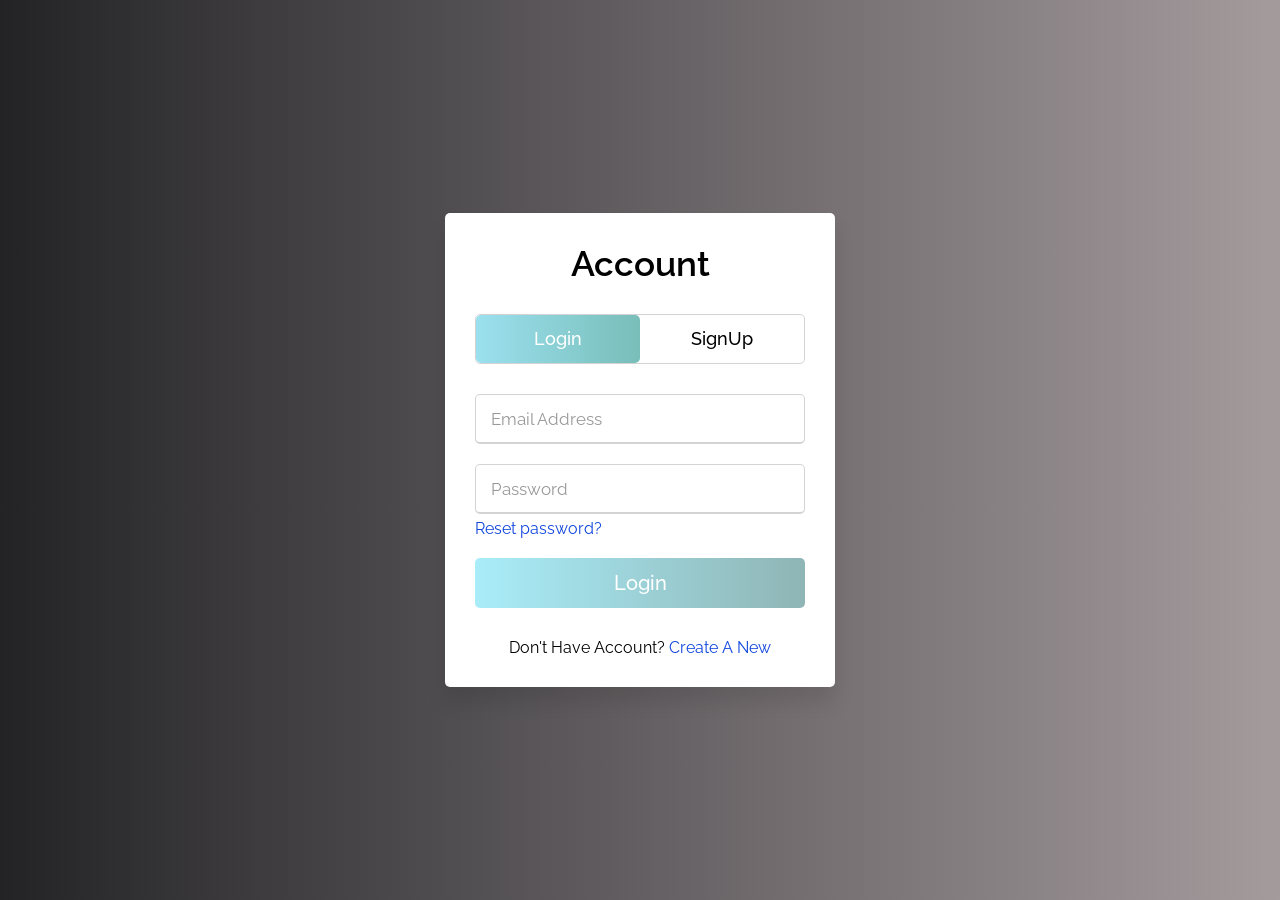
==== Social Moyo/form.html @ d5fec801 "Add files via upload" ====
<!DOCTYPE html>
<html lang="en" dir="ltr">
   <head>
      <meta charset="utf-8">
      <title>Sign Up | Log In</title>
      <link rel="stylesheet" href="form.css">
      <meta name="viewport" content="width=device-width, initial-scale=1.0">
   </head>
   <body>
      <div class="wrapper">
         <div class="title-text">
            <div class="title login">
               Account 
            </div>
            <div class="title signup">
               Account
            </div>
         </div>
         <div class="form-container">
            <div class="slide-controls">
               <input type="radio" name="slide" id="login" checked>
               <input type="radio" name="slide" id="signup">
               <label for="login" class="slide login">Login</label>
               <label for="signup" class="slide signup">SignUp</label>
               <div class="slider-tab"></div>
            </div>
            <div class="form-inner">
               <form action="#" class="login">
                  <div class="field">
                     <input type="text" placeholder="Email Address" required>
                  </div>
                  <div class="field">
                     <input type="password" placeholder="Password" required>
                  </div>
                  <div class="pass-link">
                     <a href="#">Reset password?</a>
                  </div>
                  <div class="field btn">
                     <div class="btn-layer"></div>
                     <input type="submit" value="Login">
                  </div>
                  <div class="signup-link">
                     Don't Have Account? <a href="">Create A New</a>
                  </div>
               </form>
               <form action="#" class="signup">
                  <div class="field">
                     <input type="text" placeholder="Email Address" required>
                  </div>
                  <div class="field">
                     <input type="password" placeholder="Password" required>
                  </div>
                  <div class="field">
                     <input type="password" placeholder="Confirm Password" required>
                  </div>
                  <div class="field btn">
                     <div class="btn-layer"></div>
                     <input type="submit" value="SignUp">
                  </div>
               </form>
            </div>
         </div>
      </div>
      <script>
         const loginText = document.querySelector(".title-text .login");
         const loginForm = document.querySelector("form.login");
         const loginBtn = document.querySelector("label.login");
         const signupBtn = document.querySelector("label.signup");
         const signupLink = document.querySelector("form .signup-link a");
         signupBtn.onclick = (()=>{
           loginForm.style.marginLeft = "-50%";
           loginText.style.marginLeft = "-50%";
         });
         loginBtn.onclick = (()=>{
           loginForm.style.marginLeft = "0%";
           loginText.style.marginLeft = "0%";
         });
         signupLink.onclick = (()=>{
           signupBtn.click();
           return false;
         });
      </script>
   </body>
</html>
---- Social Moyo/form.css ----
@import url('https://fonts.googleapis.com/css2?family=Raleway:wght@300&display=swap');

*{
  margin: 0;
  padding: 0;
  box-sizing: border-box;
  font-family: 'Raleway', sans-serif;
}
html,body{
  display: grid;
  height: 100%;
  width: 100%;
  place-items: center;
  background: -webkit-linear-gradient(left, #232326,#a49b9d);
}
::selection{
  background: #12e8f0;
  color: #fff;
}
.wrapper{
  overflow: hidden;
  max-width: 390px;
  background: #fff;
  padding: 30px;
  border-radius: 5px;
  box-shadow: 0px 15px 20px rgba(0,0,0,0.1);
}
.wrapper .title-text{
  display: flex;
  width: 200%;
}
.wrapper .title{
  width: 50%;
  font-size: 35px;
  font-weight: 600;
  text-align: center;
  transition: all 0.6s cubic-bezier(0.68,-0.55,0.265,1.55);
}
.wrapper .slide-controls{
  position: relative;
  display: flex;
  height: 50px;
  width: 100%;
  overflow: hidden;
  margin: 30px 0 10px 0;
  justify-content: space-between;
  border: 1px solid lightgrey;
  border-radius: 5px;
}
.slide-controls .slide{
  height: 100%;
  width: 100%;
  color: #fff;
  font-size: 18px;
  font-weight: 500;
  text-align: center;
  line-height: 48px;
  cursor: pointer;
  z-index: 1;
  transition: all 0.6s ease;
}
.slide-controls label.signup{
  color: #000;
}
.slide-controls .slider-tab{
  position: absolute;
  height: 100%;
  width: 50%;
  left: 0;
  z-index: 0;
  border-radius: 5px;
  background: -webkit-linear-gradient(left, #9be0ee, #79beb9);
  transition: all 0.6s cubic-bezier(0.68,-0.55,0.265,1.55);
}
input[type="radio"]{
  display: none;
}
#signup:checked ~ .slider-tab{
  left: 50%;
}
#signup:checked ~ label.signup{
  color: #fff;
  cursor: default;
  user-select: none;
}
#signup:checked ~ label.login{
  color: #000;
}
#login:checked ~ label.signup{
  color: #000;
}
#login:checked ~ label.login{
  cursor: default;
  user-select: none;
}
.wrapper .form-container{
  width: 100%;
  overflow: hidden;
}
.form-container .form-inner{
  display: flex;
  width: 200%;
}
.form-container .form-inner form{
  width: 50%;
  transition: all 0.6s cubic-bezier(0.68,-0.55,0.265,1.55);
}
.form-inner form .field{
  height: 50px;
  width: 100%;
  margin-top: 20px;
}
.form-inner form .field input{
  height: 100%;
  width: 100%;
  outline: none;
  padding-left: 15px;
  border-radius: 5px;
  border: 1px solid lightgrey;
  border-bottom-width: 2px;
  font-size: 17px;
  transition: all 0.3s ease;
}
.form-inner form .field input:focus{
  border-color: #12e8f0;
}
.form-inner form .field input::placeholder{
  color: #999;
  transition: all 0.3s ease;
}
form .field input:focus::placeholder{
  color: #b3b3b3;
}
.form-inner form .pass-link{
  margin-top: 5px;
}
.form-inner form .signup-link{
  text-align: center;
  margin-top: 30px;
}
.form-inner form .pass-link a,
.form-inner form .signup-link a{
  color: #0e45dd;
  text-decoration: none;
}
.form-inner form .pass-link a:hover,
.form-inner form .signup-link a:hover{
  text-decoration: underline;
}
form .btn{
  height: 50px;
  width: 100%;
  border-radius: 5px;
  position: relative;
  overflow: hidden;
}
form .btn .btn-layer{
  height: 100%;
  width: 300%;
  position: absolute;
  left: -100%;
  background: -webkit-linear-gradient(right, #97effb, #8fb5b5, #a9edf9, #a4eed3);
  border-radius: 5px;
  transition: all 0.4s ease;;
}
form .btn:hover .btn-layer{
  left: 0;
}
form .btn input[type="submit"]{
  height: 100%;
  width: 100%;
  z-index: 2;
  position: relative;
  background: none;
  border: none;
  color: #fff;
  padding-left: 0;
  border-radius: 10px;
  font-size: 20px;
  font-weight: 500;
  cursor: pointer;
}
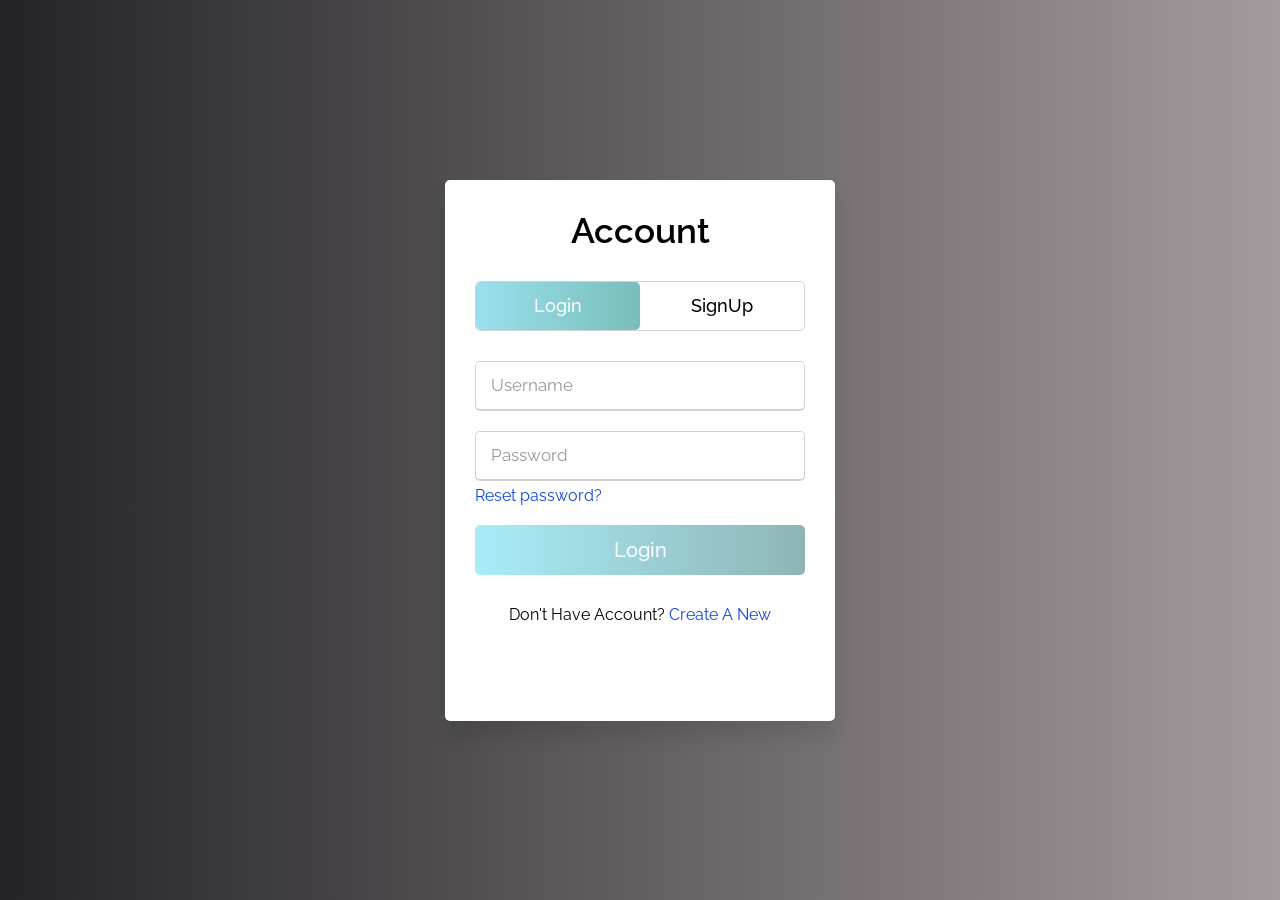
==== commit 7b19c472: "Update form.html" ====
--- a/Social Moyo/form.html
+++ b/Social Moyo/form.html
@@ -27,7 +27,7 @@
             <div class="form-inner">
                <form action="#" class="login">
                   <div class="field">
-                     <input type="text" placeholder="Email Address" required>
+                     <input type="text" placeholder="Username" required>
                   </div>
                   <div class="field">
                      <input type="password" placeholder="Password" required>
@@ -44,14 +44,17 @@
                   </div>
                </form>
                <form action="#" class="signup">
+                <div class="field">
+                    <input type="text" placeholder="Username" required>
+                 </div>
+                 <div class="field">
+                    <input type="password" placeholder="Name" required>
+                 </div>
                   <div class="field">
                      <input type="text" placeholder="Email Address" required>
                   </div>
                   <div class="field">
                      <input type="password" placeholder="Password" required>
-                  </div>
-                  <div class="field">
-                     <input type="password" placeholder="Confirm Password" required>
                   </div>
                   <div class="field btn">
                      <div class="btn-layer"></div>
@@ -81,4 +84,4 @@
          });
       </script>
    </body>
-</html>+</html>
